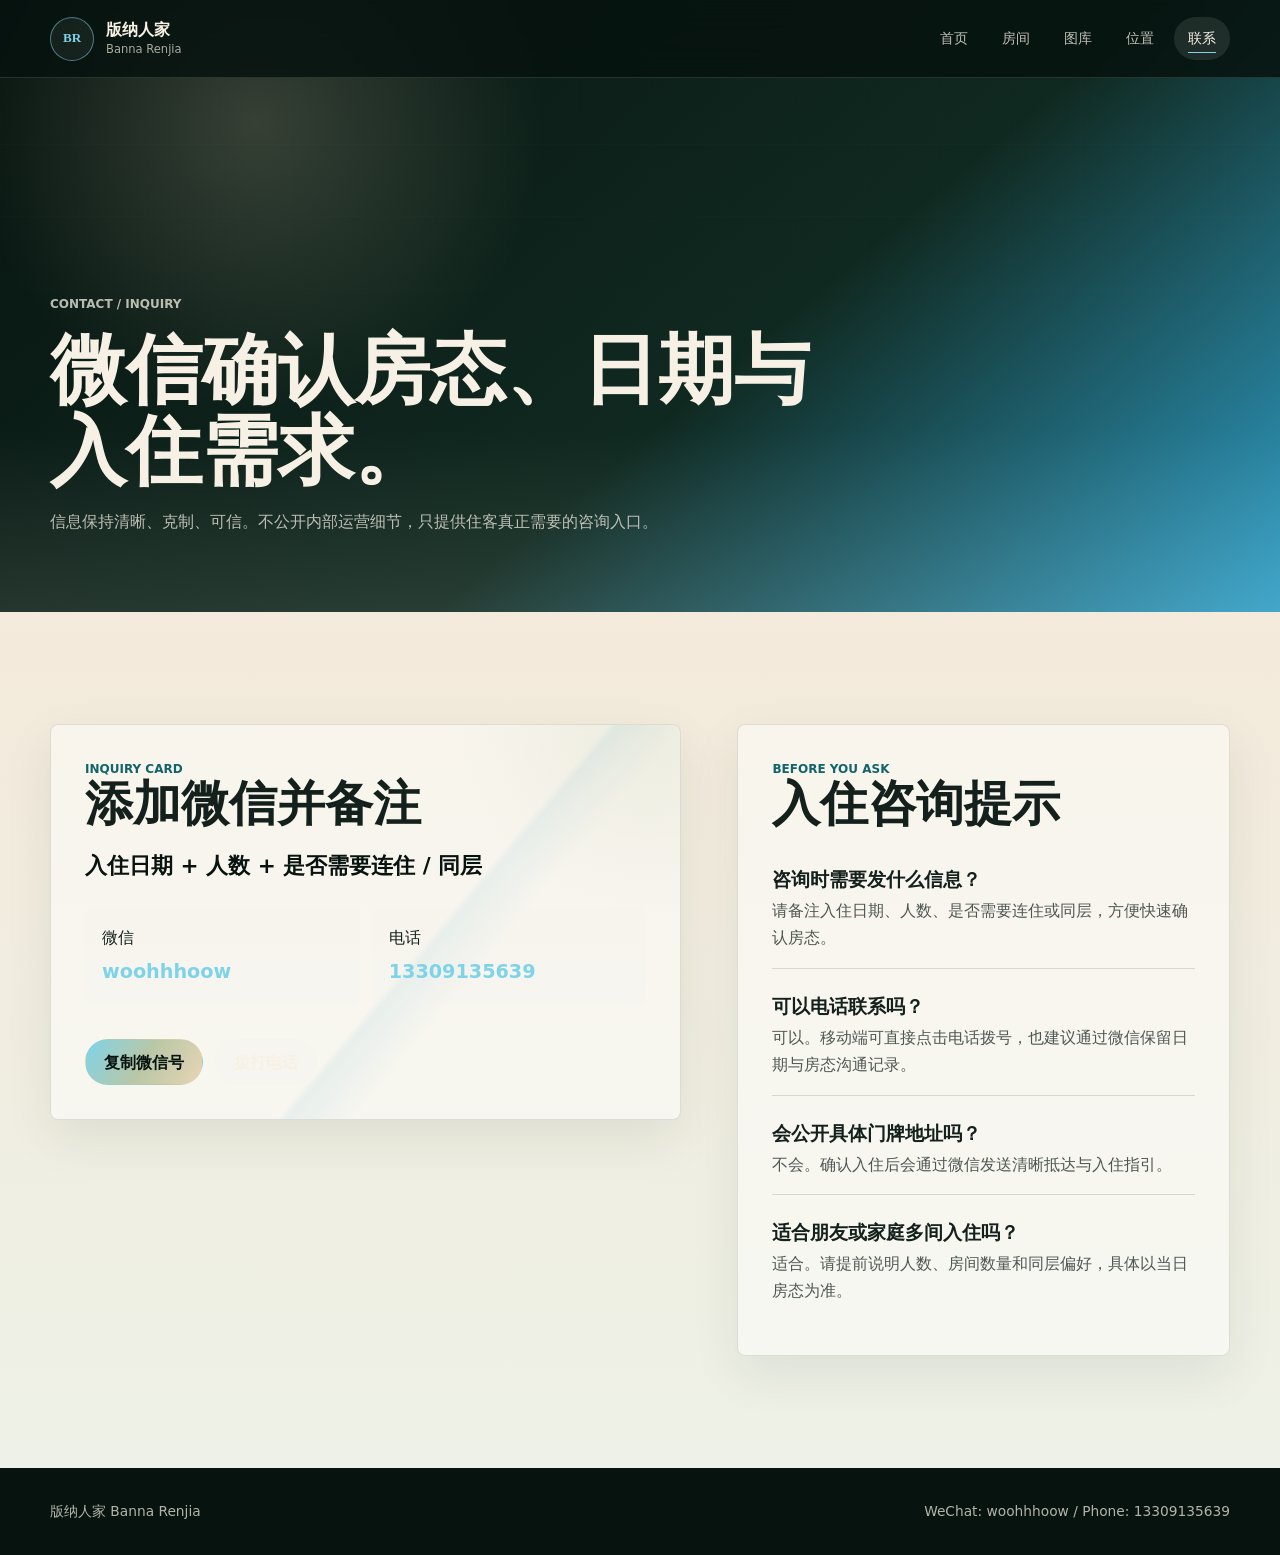
==== contact/index.html @ bea8bf46 "Rebuild Banna Renjia static site" ====
<!DOCTYPE html>
<html lang="zh-CN">
  <head>
    <meta charset="UTF-8" />
    <meta name="viewport" content="width=device-width, initial-scale=1.0" />
    <title>联系 | 版纳人家 Banna Renjia</title>
    <meta name="description" content="联系版纳人家 Banna Renjia，微信 woohhhoow，电话 13309135639，请备注入住日期、人数、是否需要连住或同层。" />
    <link rel="icon" type="image/svg+xml" href="../assets/icons/brand-mark.svg" />
    <link rel="stylesheet" href="../css/base.css" />
    <link rel="stylesheet" href="../css/layout.css" />
    <link rel="stylesheet" href="../css/components.css" />
    <link rel="stylesheet" href="../css/pages.css" />
    <link rel="stylesheet" href="../css/animations.css" />
    <link rel="stylesheet" href="../css/responsive.css" />
    <script src="../js/data.js" defer></script>
    <script src="../js/main.js" defer></script>
    <script src="../js/interactions.js" defer></script>
  </head>
  <body data-page="contact" data-root="../">
    <header class="site-header" data-header>
      <a class="brand-lockup" href="../index.html" aria-label="返回版纳人家首页">
        <span class="brand-mark">BR</span>
        <span>
          <strong>版纳人家</strong>
          <small>Banna Renjia</small>
        </span>
      </a>
      <button class="nav-toggle" type="button" data-nav-toggle aria-label="打开导航" aria-expanded="false">
        <span></span>
        <span></span>
      </button>
      <nav class="site-nav" aria-label="主导航">
        <a href="../index.html" data-nav-item="home">首页</a>
        <a href="../rooms/index.html" data-nav-item="rooms">房间</a>
        <a href="../gallery/index.html" data-nav-item="gallery">图库</a>
        <a href="../location/index.html" data-nav-item="location">位置</a>
        <a href="index.html" data-nav-item="contact">联系</a>
      </nav>
    </header>

    <main>
      <section class="page-hero contact-hero" data-hero>
        <div class="page-hero-copy reveal">
          <p class="eyebrow">Contact / Inquiry</p>
          <h1>微信确认房态、日期与入住需求。</h1>
          <p>信息保持清晰、克制、可信。不公开内部运营细节，只提供住客真正需要的咨询入口。</p>
        </div>
      </section>

      <section class="section contact-main">
        <div class="inquiry-card reveal">
          <p class="eyebrow">Inquiry Card</p>
          <h2>添加微信并备注</h2>
          <p class="prompt-line" data-inquiry-prompt></p>
          <div class="contact-grid">
            <div>
              <span>微信</span>
              <strong data-contact-wechat></strong>
            </div>
            <a href="tel:13309135639" data-contact-phone-link>
              <span>电话</span>
              <strong data-contact-phone></strong>
            </a>
          </div>
          <div class="hero-actions">
            <button class="btn btn-primary" type="button" data-copy-wechat>复制微信号</button>
            <a class="btn btn-soft" href="tel:13309135639" data-contact-phone-link>拨打电话</a>
          </div>
        </div>

        <div class="faq-panel reveal">
          <p class="eyebrow">Before You Ask</p>
          <h2>入住咨询提示</h2>
          <div class="faq-list" data-faq-list></div>
        </div>
      </section>
    </main>

    <button class="back-top" type="button" data-back-top aria-label="返回顶部">↑</button>
    <div class="toast" data-toast role="status" aria-live="polite"></div>

    <footer class="site-footer">
      <span>版纳人家 Banna Renjia</span>
      <span>WeChat: woohhhoow / Phone: 13309135639</span>
    </footer>
  </body>
</html>
---- css/base.css ----
:root {
  --forest-950: #07130f;
  --forest-900: #0a1c16;
  --forest-820: #102920;
  --forest-720: #1a3b2d;
  --moss-600: #5f7b55;
  --moss-300: #b9c7a6;
  --mist-100: #eef3e8;
  --rice-50: #f7f1e5;
  --sand-120: #e7d5b5;
  --wood-500: #7a5d3a;
  --river-500: #2f9fc8;
  --river-300: #7fd3e9;
  --peacock-700: #12636c;
  --ink: #13201b;
  --muted: #6c766f;
  --line: rgba(238, 243, 232, 0.18);
  --line-dark: rgba(19, 32, 27, 0.14);
  --shadow-soft: 0 20px 60px rgba(7, 19, 15, 0.22);
  --radius: 8px;
  --content: 1180px;
  --header-height: 78px;
}

* {
  box-sizing: border-box;
}

html {
  min-width: 320px;
  scroll-behavior: smooth;
}

body {
  margin: 0;
  color: var(--ink);
  background:
    radial-gradient(circle at 12% 8%, rgba(47, 159, 200, 0.12), transparent 28rem),
    linear-gradient(180deg, var(--rice-50), #f3eadb 42%, #edf2e8 100%);
  font-family:
    "Inter", "PingFang SC", "Microsoft YaHei", "Noto Sans SC", system-ui,
    -apple-system, BlinkMacSystemFont, sans-serif;
  line-height: 1.68;
  overflow-x: hidden;
}

body.nav-open,
body.lightbox-open,
body.modal-open {
  overflow: hidden;
}

img,
svg {
  display: block;
  max-width: 100%;
}

a {
  color: inherit;
  text-decoration: none;
}

button,
input,
textarea {
  font: inherit;
}

button {
  cursor: pointer;
}

h1,
h2,
h3,
p {
  margin: 0;
}

h1,
h2,
h3 {
  font-family:
    "Cormorant Garamond", "Noto Serif SC", "Songti SC", Georgia, serif;
  line-height: 1.06;
  font-weight: 600;
  letter-spacing: 0;
}

h1 {
  font-size: 4.75rem;
}

h2 {
  font-size: 3rem;
}

h3 {
  font-size: 1.55rem;
}

p {
  color: rgba(19, 32, 27, 0.74);
}

strong {
  font-weight: 700;
}

::selection {
  color: var(--rice-50);
  background: var(--peacock-700);
}

.eyebrow {
  color: var(--peacock-700);
  font-size: 0.75rem;
  font-weight: 700;
  letter-spacing: 0;
  text-transform: uppercase;
}

.section {
  position: relative;
  width: min(var(--content), calc(100% - 48px));
  margin: 0 auto;
  padding: 112px 0;
}

.section-heading {
  max-width: 780px;
  margin-bottom: 44px;
}

.section-heading h2 {
  margin-top: 14px;
}

.section-heading p:not(.eyebrow) {
  max-width: 660px;
  margin-top: 18px;
}

.section-action {
  display: flex;
  justify-content: center;
  margin-top: 34px;
}

.text-link {
  display: inline-flex;
  align-items: center;
  gap: 10px;
  margin-top: 22px;
  color: var(--peacock-700);
  font-weight: 700;
}

.text-link::after {
  content: "";
  width: 42px;
  height: 1px;
  background: currentColor;
  transform-origin: left center;
  transition: transform 180ms ease;
}

.text-link:hover::after {
  transform: scaleX(1.4);
}

.sr-only {
  position: absolute;
  width: 1px;
  height: 1px;
  padding: 0;
  margin: -1px;
  overflow: hidden;
  clip: rect(0, 0, 0, 0);
  white-space: nowrap;
  border: 0;
}
---- css/layout.css ----
.site-header {
  position: fixed;
  top: 0;
  left: 0;
  z-index: 50;
  display: flex;
  align-items: center;
  justify-content: space-between;
  width: 100%;
  height: var(--header-height);
  padding: 0 max(24px, calc((100vw - var(--content)) / 2));
  color: var(--rice-50);
  background: linear-gradient(180deg, rgba(7, 19, 15, 0.72), rgba(7, 19, 15, 0));
  border-bottom: 1px solid transparent;
  transition:
    background 220ms ease,
    border-color 220ms ease,
    backdrop-filter 220ms ease;
}

.site-header.scrolled,
body:not([data-page="home"]) .site-header {
  background: rgba(7, 19, 15, 0.84);
  border-color: rgba(238, 243, 232, 0.14);
  backdrop-filter: blur(18px);
}

.brand-lockup {
  display: inline-flex;
  align-items: center;
  gap: 12px;
  min-width: 0;
}

.brand-mark {
  display: grid;
  width: 44px;
  height: 44px;
  place-items: center;
  color: var(--river-300);
  border: 1px solid rgba(127, 211, 233, 0.52);
  border-radius: 50%;
  background: rgba(238, 243, 232, 0.06);
  font-family: Georgia, serif;
  font-size: 0.82rem;
  font-weight: 700;
}

.brand-lockup strong,
.brand-lockup small {
  display: block;
  line-height: 1.1;
}

.brand-lockup strong {
  font-size: 1rem;
}

.brand-lockup small {
  margin-top: 4px;
  color: rgba(247, 241, 229, 0.68);
  font-size: 0.72rem;
}

.site-nav {
  display: inline-flex;
  align-items: center;
  gap: 6px;
}

.site-nav a {
  position: relative;
  padding: 10px 14px;
  color: rgba(247, 241, 229, 0.78);
  font-size: 0.88rem;
  border-radius: 999px;
  transition:
    color 180ms ease,
    background 180ms ease;
}

.site-nav a:hover,
.site-nav a.active {
  color: var(--rice-50);
  background: rgba(238, 243, 232, 0.1);
}

.site-nav a.active::after {
  content: "";
  position: absolute;
  right: 14px;
  bottom: 7px;
  left: 14px;
  height: 1px;
  background: var(--river-300);
}

.nav-toggle {
  display: none;
  width: 44px;
  height: 44px;
  padding: 0;
  border: 1px solid rgba(238, 243, 232, 0.24);
  border-radius: 50%;
  color: var(--rice-50);
  background: rgba(238, 243, 232, 0.08);
}

.nav-toggle span {
  display: block;
  width: 18px;
  height: 1px;
  margin: 6px auto;
  background: currentColor;
  transition:
    transform 180ms ease,
    opacity 180ms ease;
}

.nav-toggle[aria-expanded="true"] span:first-child {
  transform: translateY(3.5px) rotate(42deg);
}

.nav-toggle[aria-expanded="true"] span:last-child {
  transform: translateY(-3.5px) rotate(-42deg);
}

.jungle-hero,
.page-hero {
  position: relative;
  display: grid;
  min-height: 100svh;
  overflow: hidden;
  color: var(--rice-50);
  background:
    radial-gradient(circle at 72% 28%, rgba(127, 211, 233, 0.22), transparent 18rem),
    radial-gradient(circle at 16% 20%, rgba(185, 199, 166, 0.18), transparent 22rem),
    linear-gradient(140deg, #07130f 0%, #10251d 45%, #14382d 100%);
}

.jungle-hero {
  grid-template-columns: minmax(0, 1.15fr) minmax(300px, 0.68fr);
  align-items: end;
  gap: 42px;
  padding: 150px max(24px, calc((100vw - var(--content)) / 2)) 76px;
}

.jungle-hero::before,
.page-hero::before {
  content: "";
  position: absolute;
  inset: 0;
  pointer-events: none;
  opacity: 0.26;
  background-image:
    linear-gradient(rgba(247, 241, 229, 0.08) 1px, transparent 1px),
    linear-gradient(90deg, rgba(247, 241, 229, 0.05) 1px, transparent 1px);
  background-size: 72px 72px;
  mask-image: linear-gradient(180deg, rgba(0, 0, 0, 0.8), transparent 82%);
}

.jungle-hero::after,
.page-hero::after {
  content: "";
  position: absolute;
  inset: auto 0 0;
  height: 30%;
  background: linear-gradient(180deg, transparent, rgba(247, 241, 229, 0.1));
  pointer-events: none;
}

.hero-copy,
.hero-stay-card,
.page-hero-copy,
.page-hero-panel {
  position: relative;
  z-index: 3;
}

.hero-copy {
  max-width: 830px;
}

.hero-copy h1 {
  margin-top: 18px;
}

.hero-copy h1 span {
  display: block;
}

.hero-subtitle {
  max-width: 610px;
  margin-top: 22px;
  color: rgba(247, 241, 229, 0.78);
  font-size: 1.18rem;
}

.hero-meta {
  display: flex;
  flex-wrap: wrap;
  gap: 10px;
  margin-top: 28px;
}

.hero-meta span {
  padding: 8px 12px;
  color: rgba(247, 241, 229, 0.82);
  border: 1px solid rgba(238, 243, 232, 0.18);
  border-radius: 999px;
  background: rgba(238, 243, 232, 0.07);
  font-size: 0.86rem;
}

.hero-actions {
  display: flex;
  flex-wrap: wrap;
  gap: 12px;
  margin-top: 34px;
}

.hero-stay-card,
.page-hero-panel {
  align-self: center;
  padding: 26px;
  border: 1px solid rgba(238, 243, 232, 0.18);
  border-radius: var(--radius);
  background: rgba(7, 19, 15, 0.36);
  box-shadow: var(--shadow-soft);
  backdrop-filter: blur(18px);
}

.hero-stay-card h2 {
  margin: 18px 0 16px;
  font-size: 1.85rem;
}

.hero-stay-card p,
.page-hero p,
.hero-stay-card small {
  color: rgba(247, 241, 229, 0.74);
}

.card-index {
  color: var(--river-300);
  font-size: 0.75rem;
  font-weight: 700;
}

.hero-atmosphere,
.river-thread,
.mountain-haze {
  position: absolute;
  inset: 0;
  pointer-events: none;
}

.river-thread {
  z-index: 1;
  width: 100%;
  height: 100%;
  opacity: 0.9;
  transform: translate3d(
    calc(var(--mx, 0) * -14px),
    calc(var(--my, 0) * -10px),
    0
  );
}

.river-thread path {
  fill: none;
  stroke: var(--river-300);
  stroke-width: 2;
  stroke-linecap: round;
  stroke-dasharray: 9 18;
  filter: drop-shadow(0 0 12px rgba(127, 211, 233, 0.32));
}

.mountain-haze {
  z-index: 1;
  top: auto;
  height: 42%;
  background:
    linear-gradient(135deg, transparent 40%, rgba(238, 243, 232, 0.08) 40% 42%, transparent 42%),
    linear-gradient(22deg, transparent 50%, rgba(238, 243, 232, 0.1) 50% 52%, transparent 52%),
    linear-gradient(180deg, transparent, rgba(7, 19, 15, 0.38));
  opacity: 0.7;
}

.page-hero {
  min-height: 68svh;
  align-items: end;
  padding: 150px max(24px, calc((100vw - var(--content)) / 2)) 76px;
}

.page-hero-copy {
  max-width: 760px;
}

.page-hero-copy h1 {
  margin: 16px 0 18px;
}

.page-hero-panel {
  position: absolute;
  right: max(24px, calc((100vw - var(--content)) / 2));
  bottom: 76px;
  width: min(330px, calc(100% - 48px));
}

.page-hero-panel span,
.page-hero-panel small,
.page-hero-panel strong {
  display: block;
}

.page-hero-panel strong {
  margin: 8px 0;
  color: var(--river-300);
  font-size: 2rem;
  line-height: 1.1;
}

.split-section {
  display: grid;
  grid-template-columns: minmax(0, 0.9fr) minmax(0, 1fr);
  gap: 72px;
  align-items: start;
}

.split-copy {
  padding-top: 42px;
}

.text-chips {
  display: flex;
  flex-wrap: wrap;
  gap: 10px;
  margin-top: 24px;
}

.text-chips span {
  padding: 8px 12px;
  border: 1px solid var(--line-dark);
  border-radius: 999px;
  background: rgba(255, 255, 255, 0.36);
  color: var(--forest-720);
  font-size: 0.84rem;
}

.river-preview,
.location-main,
.contact-main {
  display: grid;
  grid-template-columns: minmax(0, 1fr) minmax(320px, 0.78fr);
  gap: 56px;
  align-items: center;
}

.preview-copy h2,
.location-details h2 {
  margin: 14px 0 18px;
}

.site-footer {
  display: flex;
  justify-content: space-between;
  gap: 24px;
  padding: 32px max(24px, calc((100vw - var(--content)) / 2));
  color: rgba(247, 241, 229, 0.72);
  background: var(--forest-950);
  font-size: 0.86rem;
}
---- css/components.css ----
.btn {
  position: relative;
  display: inline-flex;
  align-items: center;
  justify-content: center;
  min-height: 46px;
  padding: 12px 18px;
  overflow: hidden;
  border: 1px solid transparent;
  border-radius: 999px;
  font-weight: 700;
  line-height: 1.1;
  transition:
    transform 180ms ease,
    box-shadow 180ms ease,
    background 180ms ease,
    border-color 180ms ease;
}

.btn:hover {
  transform: translateY(-2px);
}

.btn-primary {
  color: var(--forest-950);
  background: linear-gradient(120deg, var(--river-300), var(--moss-300), var(--sand-120));
  box-shadow: 0 0 0 rgba(127, 211, 233, 0);
}

.btn-primary:hover {
  box-shadow: 0 0 28px rgba(127, 211, 233, 0.28);
}

.btn-soft {
  color: var(--rice-50);
  border-color: rgba(238, 243, 232, 0.22);
  background: rgba(238, 243, 232, 0.08);
}

.btn-soft:hover {
  border-color: rgba(127, 211, 233, 0.48);
  box-shadow: 0 0 24px rgba(127, 211, 233, 0.14);
}

.room-feature-grid,
.room-list,
.experience-grid {
  display: grid;
  grid-template-columns: repeat(3, minmax(0, 1fr));
  gap: 18px;
}

.room-card,
.experience-card,
.location-card,
.booking-card,
.inquiry-card,
.faq-panel {
  position: relative;
  overflow: hidden;
  border: 1px solid rgba(19, 32, 27, 0.12);
  border-radius: var(--radius);
  background: rgba(255, 255, 255, 0.48);
  box-shadow: 0 18px 50px rgba(19, 32, 27, 0.08);
}

.room-card {
  display: grid;
  min-height: 100%;
}

.visual-placeholder,
.media-image {
  position: relative;
  display: grid;
  min-height: 250px;
  aspect-ratio: 4 / 3;
  overflow: hidden;
  isolation: isolate;
  background:
    radial-gradient(circle at 70% 20%, rgba(127, 211, 233, 0.28), transparent 24%),
    linear-gradient(135deg, #0b2119, #22513d 54%, #e1c691);
}

.visual-placeholder::before {
  content: "";
  position: absolute;
  inset: 0;
  background:
    radial-gradient(ellipse at 18% 20%, rgba(185, 199, 166, 0.28), transparent 28%),
    linear-gradient(118deg, transparent 22%, rgba(127, 211, 233, 0.28) 23%, transparent 30%),
    repeating-linear-gradient(95deg, rgba(247, 241, 229, 0.08) 0 1px, transparent 1px 18px);
  mix-blend-mode: screen;
}

.visual-placeholder::after {
  content: "";
  position: absolute;
  inset: auto -10% -16% -10%;
  height: 52%;
  background:
    radial-gradient(ellipse at 20% 80%, rgba(7, 19, 15, 0.88), transparent 55%),
    radial-gradient(ellipse at 44% 80%, rgba(10, 28, 22, 0.86), transparent 50%),
    radial-gradient(ellipse at 72% 78%, rgba(18, 99, 108, 0.62), transparent 55%);
}

.visual-placeholder[data-visual="river"] {
  background:
    linear-gradient(110deg, #0b1b19, #15433d 48%, #2f9fc8 49% 52%, #e7d5b5 100%);
}

.visual-placeholder[data-visual="mountain"] {
  background:
    linear-gradient(135deg, #07130f, #1a3b2d 52%, #7a5d3a 100%);
}

.visual-placeholder[data-visual="family"] {
  background:
    radial-gradient(circle at 20% 15%, rgba(231, 213, 181, 0.32), transparent 26%),
    linear-gradient(135deg, #0a1c16, #5f7b55 54%, #12636c);
}

.visual-placeholder[data-visual="mist"] {
  background:
    radial-gradient(circle at 78% 24%, rgba(238, 243, 232, 0.34), transparent 22%),
    linear-gradient(135deg, #0d211a, #35513f 54%, #b9c7a6);
}

.visual-placeholder span {
  position: absolute;
  right: 18px;
  bottom: 16px;
  z-index: 2;
  color: rgba(247, 241, 229, 0.84);
  font-size: 0.78rem;
  font-weight: 700;
}

.media-image img {
  width: 100%;
  height: 100%;
  object-fit: cover;
  transition: transform 500ms ease;
}

.room-card:hover .media-image img,
.room-card:hover .visual-placeholder,
.gallery-piece:hover .media-image img,
.gallery-piece:hover .visual-placeholder {
  transform: scale(1.04);
}

.room-card-body,
.experience-card,
.location-card,
.booking-card,
.inquiry-card,
.faq-panel {
  padding: 24px;
}

.room-card-body {
  display: grid;
  gap: 16px;
}

.room-card h3 {
  font-size: 1.5rem;
}

.room-number {
  color: var(--peacock-700);
  font-size: 0.78rem;
  font-weight: 700;
}

.room-meta {
  display: grid;
  grid-template-columns: repeat(3, minmax(0, 1fr));
  gap: 8px;
}

.room-meta div {
  padding: 10px;
  border: 1px solid var(--line-dark);
  border-radius: var(--radius);
  background: rgba(238, 243, 232, 0.58);
}

.room-meta dt {
  color: var(--muted);
  font-size: 0.72rem;
}

.room-meta dd {
  margin: 3px 0 0;
  color: var(--forest-900);
  font-size: 0.82rem;
  font-weight: 700;
}

.tag-row {
  display: flex;
  flex-wrap: wrap;
  gap: 8px;
}

.tag-row span {
  padding: 6px 10px;
  color: var(--forest-720);
  border: 1px solid rgba(95, 123, 85, 0.28);
  border-radius: 999px;
  background: rgba(185, 199, 166, 0.18);
  font-size: 0.75rem;
}

.room-card-actions {
  display: flex;
  justify-content: space-between;
  gap: 12px;
  align-items: center;
}

.link-button {
  padding: 0;
  color: var(--peacock-700);
  border: 0;
  background: transparent;
  font-weight: 800;
}

.experience-card {
  min-height: 210px;
}

.line-icon {
  display: grid;
  width: 48px;
  height: 48px;
  place-items: center;
  margin-bottom: 22px;
  color: var(--river-500);
  border: 1px solid rgba(47, 159, 200, 0.28);
  border-radius: 50%;
  background: rgba(47, 159, 200, 0.08);
}

.line-icon svg {
  width: 24px;
  height: 24px;
}

.experience-card h3 {
  margin-bottom: 10px;
}

.abstract-map,
.location-visual {
  position: relative;
  min-height: 440px;
  overflow: hidden;
  border-radius: var(--radius);
  background:
    radial-gradient(circle at 75% 18%, rgba(127, 211, 233, 0.22), transparent 22rem),
    linear-gradient(140deg, var(--forest-950), var(--forest-720));
  box-shadow: var(--shadow-soft);
}

.abstract-map svg,
.location-visual svg {
  position: absolute;
  inset: 0;
  width: 100%;
  height: 100%;
}

.map-water,
.water-line {
  fill: none;
  stroke: var(--river-300);
  stroke-width: 4;
  stroke-linecap: round;
  stroke-dasharray: 12 20;
  filter: drop-shadow(0 0 18px rgba(127, 211, 233, 0.42));
}

.water-line.soft {
  stroke-width: 2;
  opacity: 0.56;
}

.map-route,
.route-line {
  fill: none;
  stroke: var(--sand-120);
  stroke-width: 2;
  stroke-dasharray: 5 12;
  opacity: 0.72;
}

.terrain {
  fill: rgba(238, 243, 232, 0.1);
  stroke: rgba(238, 243, 232, 0.18);
}

.terrain-back {
  transform: translateY(28px);
}

.map-ridge {
  position: absolute;
  right: -10%;
  bottom: 0;
  left: -10%;
  height: 42%;
  clip-path: polygon(0 80%, 15% 30%, 28% 58%, 44% 18%, 59% 60%, 74% 34%, 100% 86%, 100% 100%, 0 100%);
  background: rgba(238, 243, 232, 0.1);
}

.ridge-b {
  height: 34%;
  background: rgba(7, 19, 15, 0.36);
}

.map-pin,
.map-dot {
  position: absolute;
  z-index: 2;
  display: inline-flex;
  align-items: center;
  gap: 8px;
  color: var(--rice-50);
  font-size: 0.78rem;
  font-weight: 700;
}

.map-pin::before,
.map-dot::before {
  content: "";
  width: 12px;
  height: 12px;
  border: 2px solid var(--river-300);
  border-radius: 50%;
  background: var(--forest-950);
  box-shadow: 0 0 0 10px rgba(127, 211, 233, 0.1);
}

.pin-jinghong {
  left: 23%;
  top: 58%;
}

.pin-stay {
  right: 22%;
  top: 38%;
}

.gallery-masonry {
  columns: 3 260px;
  column-gap: 18px;
}

.gallery-masonry.compact {
  columns: 3 300px;
}

.gallery-piece {
  position: relative;
  display: block;
  width: 100%;
  min-height: 260px;
  margin: 0 0 18px;
  padding: 0;
  overflow: hidden;
  break-inside: avoid;
  color: var(--rice-50);
  border: 0;
  border-radius: var(--radius);
  background: var(--forest-900);
  text-align: left;
}

.gallery-piece.tall {
  min-height: 430px;
}

.gallery-piece.wide {
  min-height: 310px;
}

.gallery-piece .visual-placeholder,
.gallery-piece .media-image {
  width: 100%;
  min-height: inherit;
  aspect-ratio: auto;
  transition:
    transform 500ms ease,
    filter 300ms ease;
}

.gallery-piece-caption {
  position: absolute;
  right: 0;
  bottom: 0;
  left: 0;
  z-index: 3;
  padding: 56px 18px 18px;
  background: linear-gradient(180deg, transparent, rgba(7, 19, 15, 0.88));
  transform: translateY(18px);
  opacity: 0;
  transition:
    opacity 220ms ease,
    transform 220ms ease;
}

.gallery-piece:hover .gallery-piece-caption,
.gallery-piece:focus-visible .gallery-piece-caption {
  transform: translateY(0);
  opacity: 1;
}

.gallery-piece-caption strong,
.gallery-piece-caption small {
  display: block;
}

.gallery-piece-caption small {
  margin-top: 5px;
  color: rgba(247, 241, 229, 0.72);
}

.filter-bar {
  display: flex;
  flex-wrap: wrap;
  gap: 10px;
  margin-bottom: 28px;
}

.filter-bar button {
  padding: 9px 14px;
  color: var(--forest-720);
  border: 1px solid var(--line-dark);
  border-radius: 999px;
  background: rgba(255, 255, 255, 0.42);
  font-weight: 700;
}

.filter-bar button.active {
  color: var(--rice-50);
  border-color: var(--peacock-700);
  background: var(--peacock-700);
}

.booking-band {
  width: min(var(--content), calc(100% - 48px));
  margin: 0 auto 120px;
}

.booking-band.slim {
  margin-top: 30px;
}

.booking-card {
  padding: 36px;
  color: var(--rice-50);
  border-color: rgba(127, 211, 233, 0.22);
  background:
    linear-gradient(90deg, rgba(127, 211, 233, 0.12), transparent 44%),
    linear-gradient(135deg, var(--forest-950), var(--forest-720));
}

.booking-card::before {
  content: "";
  position: absolute;
  inset: 0;
  border-radius: inherit;
  padding: 1px;
  background: linear-gradient(120deg, transparent, var(--river-300), var(--sand-120), transparent);
  mask:
    linear-gradient(#000 0 0) content-box,
    linear-gradient(#000 0 0);
  mask-composite: exclude;
  animation: flowBorder 6s linear infinite;
  pointer-events: none;
}

.booking-card h2,
.booking-card p {
  color: var(--rice-50);
}

.booking-card p {
  margin-top: 14px;
}

.contact-lines,
.contact-grid {
  display: grid;
  grid-template-columns: repeat(2, minmax(0, 1fr));
  gap: 12px;
  margin-top: 24px;
}

.contact-lines span,
.contact-lines a,
.contact-grid div,
.contact-grid a {
  display: grid;
  gap: 4px;
  padding: 16px;
  border: 1px solid rgba(238, 243, 232, 0.16);
  border-radius: var(--radius);
  background: rgba(238, 243, 232, 0.08);
}

.contact-lines strong,
.contact-grid strong {
  color: var(--river-300);
  font-size: 1.2rem;
}

.stat-strip {
  display: grid;
  grid-template-columns: repeat(3, minmax(0, 1fr));
  gap: 12px;
  margin-bottom: 26px;
}

.stat-strip span {
  padding: 18px;
  border: 1px solid var(--line-dark);
  border-radius: var(--radius);
  background: rgba(255, 255, 255, 0.42);
}

.stat-strip strong {
  display: block;
  color: var(--peacock-700);
  font-size: 1.5rem;
}

.room-modal {
  width: min(880px, calc(100% - 32px));
  padding: 0;
  color: var(--ink);
  border: 0;
  border-radius: var(--radius);
  background: var(--rice-50);
  box-shadow: var(--shadow-soft);
}

.room-modal::backdrop {
  background: rgba(7, 19, 15, 0.72);
  backdrop-filter: blur(8px);
}

.modal-close,
.lightbox-close,
.lightbox-step,
.back-top {
  display: grid;
  place-items: center;
  width: 44px;
  height: 44px;
  padding: 0;
  color: var(--rice-50);
  border: 1px solid rgba(238, 243, 232, 0.24);
  border-radius: 50%;
  background: rgba(7, 19, 15, 0.66);
}

.modal-close {
  position: absolute;
  top: 14px;
  right: 14px;
  z-index: 2;
}

.modal-content {
  display: grid;
  grid-template-columns: minmax(0, 0.95fr) minmax(0, 1fr);
  gap: 0;
}

.modal-copy {
  padding: 34px;
}

.modal-copy h2 {
  margin: 8px 0 16px;
  color: var(--forest-900);
  font-size: 2.25rem;
}

.modal-copy ul {
  padding-left: 20px;
  color: rgba(19, 32, 27, 0.78);
}

.lightbox {
  position: fixed;
  inset: 0;
  z-index: 80;
  display: grid;
  place-items: center;
  padding: 78px 24px 34px;
  visibility: hidden;
  opacity: 0;
  background:
    radial-gradient(circle at 25% 15%, rgba(47, 159, 200, 0.18), transparent 25rem),
    rgba(7, 19, 15, 0.88);
  transition:
    opacity 180ms ease,
    visibility 180ms ease;
}

.lightbox.open {
  visibility: visible;
  opacity: 1;
}

.lightbox figure {
  width: min(940px, 100%);
  margin: 0;
  color: var(--rice-50);
}

.lightbox [data-lightbox-media] {
  overflow: hidden;
  border-radius: var(--radius);
  background: var(--forest-900);
}

.lightbox [data-lightbox-media] .visual-placeholder,
.lightbox [data-lightbox-media] .media-image {
  min-height: 62svh;
  aspect-ratio: 16 / 10;
}

.lightbox figcaption {
  margin-top: 14px;
  color: rgba(247, 241, 229, 0.82);
}

.lightbox-close {
  position: absolute;
  top: 18px;
  right: 18px;
}

.lightbox-step {
  position: absolute;
  top: 50%;
  transform: translateY(-50%);
  font-size: 1.8rem;
}

.lightbox-prev {
  left: 18px;
}

.lightbox-next {
  right: 18px;
}

.back-top {
  position: fixed;
  right: 18px;
  bottom: 18px;
  z-index: 40;
  visibility: hidden;
  opacity: 0;
  transform: translateY(12px);
  transition:
    opacity 180ms ease,
    transform 180ms ease,
    visibility 180ms ease;
}

.back-top.visible {
  visibility: visible;
  opacity: 1;
  transform: translateY(0);
}

.toast {
  position: fixed;
  right: 18px;
  bottom: 76px;
  z-index: 90;
  max-width: min(330px, calc(100% - 36px));
  padding: 12px 14px;
  color: var(--forest-950);
  border-radius: var(--radius);
  background: var(--river-300);
  box-shadow: var(--shadow-soft);
  transform: translateY(16px);
  visibility: hidden;
  opacity: 0;
  transition:
    opacity 180ms ease,
    transform 180ms ease,
    visibility 180ms ease;
}

.toast.show {
  visibility: visible;
  opacity: 1;
  transform: translateY(0);
}
---- css/pages.css ----
.feature-section::before,
.experience-preview::before,
.gallery-page-section::before {
  content: "";
  position: absolute;
  inset: 50px auto auto 50%;
  width: min(520px, 70vw);
  height: 160px;
  pointer-events: none;
  background: radial-gradient(ellipse, rgba(47, 159, 200, 0.12), transparent 68%);
  transform: translateX(-50%);
}

.room-hero {
  background:
    radial-gradient(circle at 78% 24%, rgba(127, 211, 233, 0.24), transparent 18rem),
    linear-gradient(135deg, #07130f, #163629 52%, #5f7b55);
}

.gallery-hero {
  background:
    radial-gradient(circle at 30% 16%, rgba(231, 213, 181, 0.16), transparent 18rem),
    linear-gradient(135deg, #06110d, #0f2920 48%, #12636c);
}

.location-hero {
  background:
    radial-gradient(circle at 78% 22%, rgba(127, 211, 233, 0.24), transparent 18rem),
    linear-gradient(140deg, #07130f, #17382c 46%, #7a5d3a);
}

.contact-hero {
  background:
    radial-gradient(circle at 20% 20%, rgba(231, 213, 181, 0.2), transparent 18rem),
    linear-gradient(140deg, #07130f, #102920 58%, #2f9fc8);
}

.rooms-overview {
  padding-top: 86px;
}

.room-list {
  grid-template-columns: repeat(2, minmax(0, 1fr));
}

.room-list .room-card:first-child {
  grid-column: span 2;
  grid-template-columns: 1fr 0.85fr;
}

.room-list .room-card:first-child .visual-placeholder,
.room-list .room-card:first-child .media-image {
  min-height: 100%;
  aspect-ratio: auto;
}

.gallery-page-section {
  width: min(1240px, calc(100% - 48px));
}

.location-main {
  align-items: stretch;
}

.location-visual {
  min-height: 560px;
}

.dot-city {
  left: 21%;
  top: 64%;
}

.dot-river {
  left: 48%;
  top: 44%;
}

.dot-stay {
  right: 15%;
  top: 33%;
}

.location-list {
  display: grid;
  gap: 12px;
  margin-top: 28px;
}

.location-point {
  padding: 16px;
  border: 1px solid var(--line-dark);
  border-radius: var(--radius);
  background: rgba(255, 255, 255, 0.42);
}

.location-point strong {
  display: block;
  margin-bottom: 6px;
  color: var(--forest-900);
}

.river-preview.inverted {
  grid-template-columns: minmax(300px, 0.78fr) minmax(0, 1fr);
  align-items: stretch;
}

.mini-timeline {
  display: grid;
  gap: 14px;
}

.timeline-item {
  position: relative;
  padding: 18px 18px 18px 44px;
  border: 1px solid var(--line-dark);
  border-radius: var(--radius);
  background: rgba(255, 255, 255, 0.4);
}

.timeline-item::before {
  content: "";
  position: absolute;
  top: 23px;
  left: 18px;
  width: 12px;
  height: 12px;
  border-radius: 50%;
  background: var(--river-500);
  box-shadow: 0 0 0 8px rgba(47, 159, 200, 0.12);
}

.contact-main {
  align-items: start;
}

.inquiry-card,
.faq-panel {
  padding: 34px;
}

.prompt-line {
  margin: 18px 0 8px;
  color: var(--forest-950);
  font-size: 1.35rem;
  font-weight: 800;
}

.faq-list {
  display: grid;
  gap: 12px;
  margin-top: 24px;
}

.faq-item {
  padding: 16px 0;
  border-bottom: 1px solid var(--line-dark);
}

.faq-item:last-child {
  border-bottom: 0;
}

.faq-item h3 {
  margin-bottom: 8px;
  font-size: 1.18rem;
}

.leaf {
  position: absolute;
  z-index: 2;
  width: 180px;
  height: 360px;
  opacity: 0.24;
  background:
    radial-gradient(ellipse at 50% 8%, transparent 16%, rgba(185, 199, 166, 0.72) 17%, transparent 18%),
    linear-gradient(90deg, transparent 48%, rgba(238, 243, 232, 0.45) 49% 51%, transparent 52%),
    radial-gradient(ellipse at 50% 50%, rgba(185, 199, 166, 0.44), transparent 70%);
  border-radius: 60% 40% 70% 30%;
  filter: blur(0.2px);
}

.leaf-left {
  left: -40px;
  top: 150px;
  transform: rotate(-28deg) translate3d(calc(var(--mx, 0) * 16px), calc(var(--my, 0) * 12px), 0);
}

.leaf-right {
  right: 2%;
  top: 95px;
  transform: rotate(24deg) translate3d(calc(var(--mx, 0) * -18px), calc(var(--my, 0) * -10px), 0);
}

.leaf-low {
  right: 23%;
  bottom: -130px;
  width: 210px;
  opacity: 0.18;
  transform: rotate(8deg);
}

.mist-layer {
  position: absolute;
  z-index: 2;
  left: -15%;
  width: 130%;
  height: 150px;
  opacity: 0.24;
  background: radial-gradient(ellipse, rgba(238, 243, 232, 0.5), transparent 68%);
  filter: blur(18px);
}

.mist-one {
  top: 24%;
}

.mist-two {
  bottom: 14%;
}

.sun-glow {
  position: absolute;
  z-index: 1;
  top: 20%;
  right: 18%;
  width: 280px;
  height: 280px;
  border-radius: 50%;
  background: radial-gradient(circle, rgba(231, 213, 181, 0.22), transparent 65%);
  transform: translate3d(calc(var(--mx, 0) * -20px), calc(var(--my, 0) * -16px), 0);
}

.room-card::before,
.experience-card::before,
.inquiry-card::before {
  content: "";
  position: absolute;
  inset: 0;
  pointer-events: none;
  background:
    linear-gradient(130deg, transparent 0 58%, rgba(47, 159, 200, 0.08) 59%, transparent 66%),
    radial-gradient(circle at 95% 0%, rgba(185, 199, 166, 0.18), transparent 12rem);
}

.room-card > *,
.experience-card > *,
.inquiry-card > * {
  position: relative;
  z-index: 1;
}
---- css/animations.css ----
.reveal {
  opacity: 0;
  transform: translateY(24px);
  transition:
    opacity 620ms ease,
    transform 620ms ease;
}

.reveal.visible {
  opacity: 1;
  transform: translateY(0);
}

.hero-copy .eyebrow,
.hero-copy h1,
.hero-copy .hero-subtitle,
.hero-copy .hero-meta,
.hero-copy .hero-actions {
  opacity: 0;
  transform: translateY(18px);
  animation: titleRise 700ms ease forwards;
}

.hero-copy h1 {
  animation-delay: 120ms;
}

.hero-copy .hero-subtitle {
  animation-delay: 240ms;
}

.hero-copy .hero-meta {
  animation-delay: 360ms;
}

.hero-copy .hero-actions {
  animation-delay: 480ms;
}

.mist-one {
  animation: mistDrift 18s ease-in-out infinite alternate;
}

.mist-two {
  animation: mistDrift 24s ease-in-out infinite alternate-reverse;
}

.leaf-left,
.leaf-right,
.leaf-low {
  animation: leafFloat 9s ease-in-out infinite alternate;
}

.leaf-right {
  animation-duration: 12s;
}

.leaf-low {
  animation-duration: 14s;
}

.river-thread path,
.map-water,
.water-line {
  animation: riverFlow 9s linear infinite;
}

.map-pin::before,
.map-dot::before {
  animation: pinBreathe 2.8s ease-in-out infinite;
}

@keyframes titleRise {
  to {
    opacity: 1;
    transform: translateY(0);
  }
}

@keyframes mistDrift {
  from {
    transform: translateX(-4%);
  }
  to {
    transform: translateX(7%);
  }
}

@keyframes leafFloat {
  from {
    margin-top: -10px;
  }
  to {
    margin-top: 10px;
  }
}

@keyframes riverFlow {
  to {
    stroke-dashoffset: -120;
  }
}

@keyframes pinBreathe {
  0%,
  100% {
    box-shadow: 0 0 0 8px rgba(127, 211, 233, 0.1);
  }
  50% {
    box-shadow: 0 0 0 16px rgba(127, 211, 233, 0.02);
  }
}

@keyframes flowBorder {
  to {
    filter: hue-rotate(20deg);
  }
}

@media (prefers-reduced-motion: reduce) {
  *,
  *::before,
  *::after {
    scroll-behavior: auto !important;
    animation-duration: 0.001ms !important;
    animation-iteration-count: 1 !important;
    transition-duration: 0.001ms !important;
  }
}
---- css/responsive.css ----
@media (max-width: 1080px) {
  h1 {
    font-size: 3.9rem;
  }

  h2 {
    font-size: 2.5rem;
  }

  .jungle-hero,
  .split-section,
  .river-preview,
  .location-main,
  .contact-main {
    grid-template-columns: 1fr;
  }

  .hero-stay-card,
  .page-hero-panel {
    width: min(520px, 100%);
  }

  .page-hero-panel {
    position: relative;
    right: auto;
    bottom: auto;
    margin-top: 28px;
  }

  .room-feature-grid,
  .experience-grid {
    grid-template-columns: repeat(2, minmax(0, 1fr));
  }
}

@media (max-width: 820px) {
  :root {
    --header-height: 68px;
  }

  h1 {
    font-size: 3.05rem;
  }

  h2 {
    font-size: 2.1rem;
  }

  .site-header {
    padding: 0 18px;
  }

  .nav-toggle {
    display: grid;
    place-items: center;
  }

  .site-nav {
    position: fixed;
    top: var(--header-height);
    right: 12px;
    left: 12px;
    display: grid;
    gap: 4px;
    padding: 14px;
    visibility: hidden;
    opacity: 0;
    transform: translateY(-10px);
    border: 1px solid rgba(238, 243, 232, 0.16);
    border-radius: var(--radius);
    background: rgba(7, 19, 15, 0.96);
    box-shadow: var(--shadow-soft);
    transition:
      opacity 180ms ease,
      transform 180ms ease,
      visibility 180ms ease;
  }

  .site-nav.open {
    visibility: visible;
    opacity: 1;
    transform: translateY(0);
  }

  .site-nav a {
    padding: 13px 14px;
    border-radius: var(--radius);
  }

  .jungle-hero,
  .page-hero {
    min-height: auto;
    padding: 116px 18px 58px;
  }

  .hero-subtitle {
    font-size: 1rem;
  }

  .section {
    width: min(100% - 36px, var(--content));
    padding: 78px 0;
  }

  .split-copy {
    padding-top: 0;
  }

  .room-feature-grid,
  .room-list,
  .experience-grid,
  .contact-lines,
  .contact-grid,
  .stat-strip,
  .modal-content,
  .room-list .room-card:first-child {
    grid-template-columns: 1fr;
  }

  .room-list .room-card:first-child {
    grid-column: span 1;
  }

  .room-meta {
    grid-template-columns: 1fr;
  }

  .abstract-map,
  .location-visual {
    min-height: 360px;
  }

  .gallery-masonry,
  .gallery-masonry.compact {
    columns: 2 220px;
  }

  .booking-band {
    width: min(100% - 36px, var(--content));
    margin-bottom: 78px;
  }

  .booking-card,
  .inquiry-card,
  .faq-panel {
    padding: 24px;
  }

  .lightbox {
    padding: 74px 14px 22px;
  }

  .lightbox-step {
    top: auto;
    bottom: 20px;
    transform: none;
  }

  .lightbox-prev {
    left: 18px;
  }

  .lightbox-next {
    right: 18px;
  }

  .site-footer {
    display: grid;
    padding: 28px 18px;
  }

  .leaf,
  .mist-layer {
    animation: none;
  }

  .leaf {
    opacity: 0.14;
  }
}

@media (max-width: 560px) {
  h1 {
    font-size: 2.45rem;
  }

  h2 {
    font-size: 1.76rem;
  }

  h3 {
    font-size: 1.28rem;
  }

  .brand-lockup small {
    display: none;
  }

  .brand-mark {
    width: 40px;
    height: 40px;
  }

  .hero-actions {
    display: grid;
  }

  .btn {
    width: 100%;
  }

  .hero-meta {
    display: grid;
  }

  .gallery-masonry,
  .gallery-masonry.compact {
    columns: 1;
  }

  .gallery-piece,
  .gallery-piece.wide,
  .gallery-piece.tall {
    min-height: 300px;
  }

  .visual-placeholder,
  .media-image {
    min-height: 220px;
  }

  .prompt-line {
    font-size: 1.1rem;
  }
}
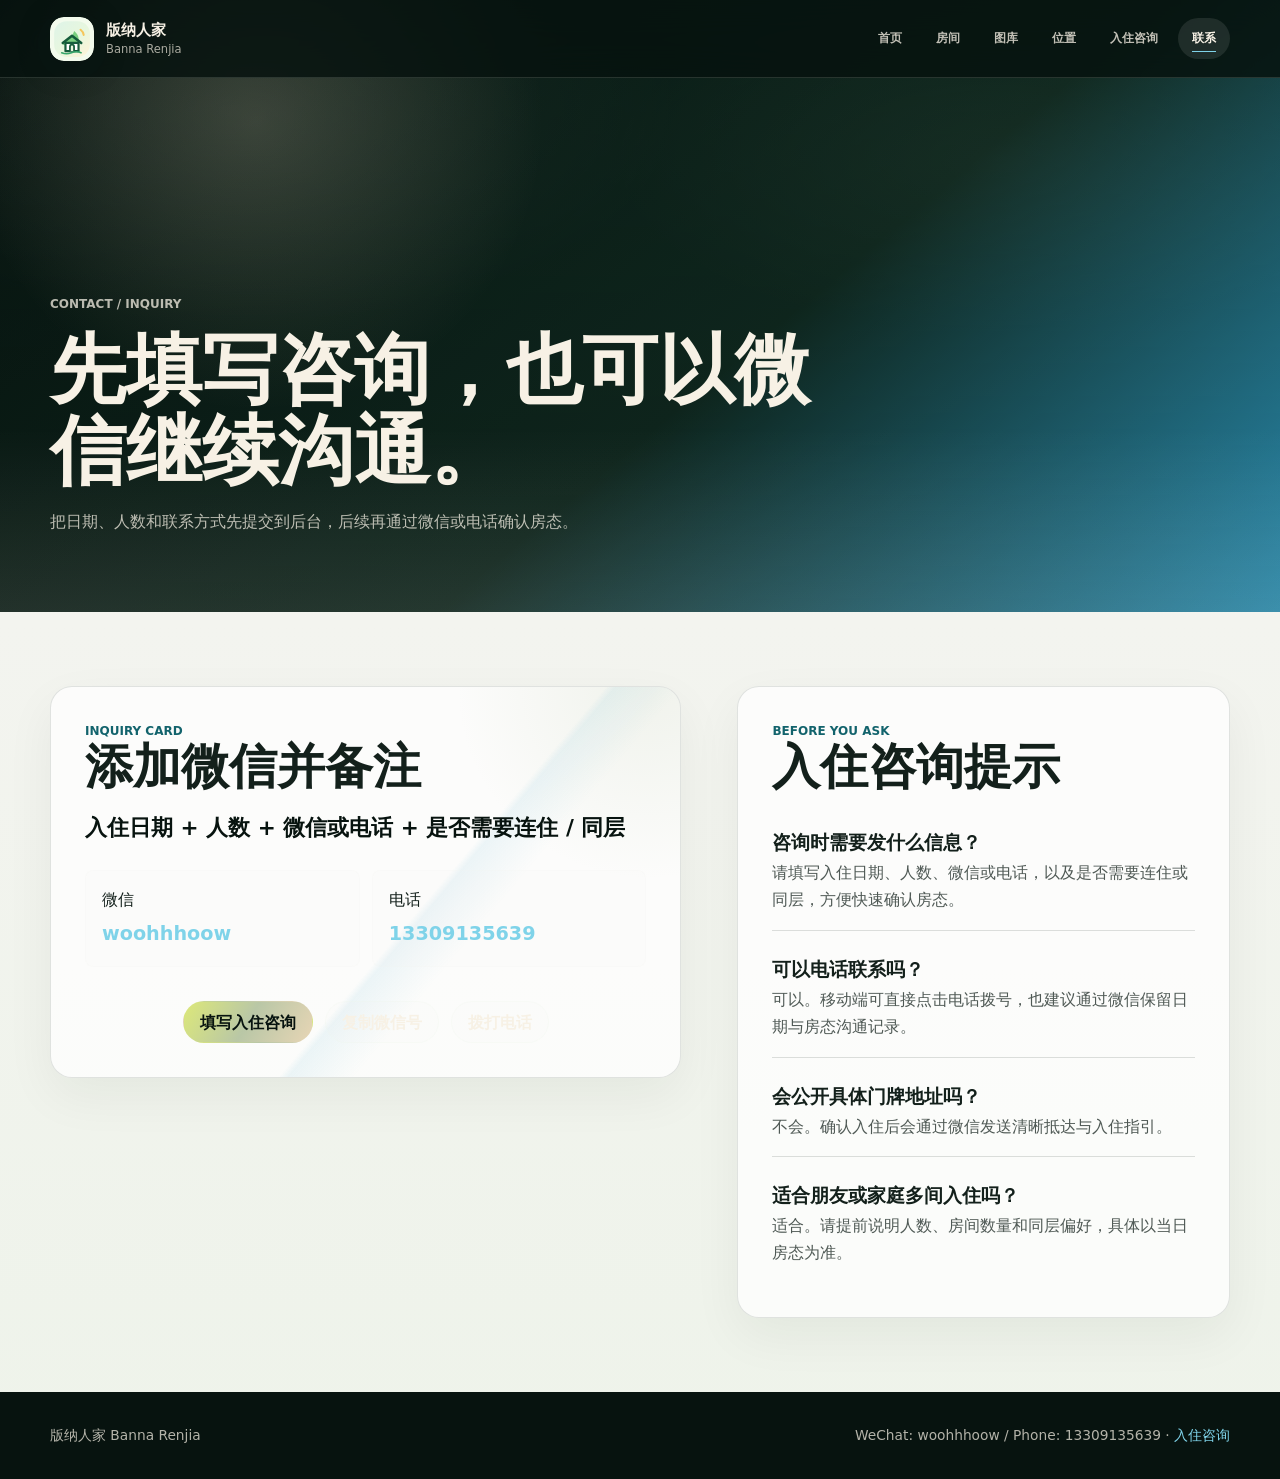
==== commit 112cbb92: "big change" ====
--- a/contact/index.html
+++ b/contact/index.html
@@ -19,7 +19,7 @@
   <body data-page="contact" data-root="../">
     <header class="site-header" data-header>
       <a class="brand-lockup" href="../index.html" aria-label="返回版纳人家首页">
-        <span class="brand-mark">BR</span>
+        <img class="brand-mark" src="../assets/icons/brand-mark.svg" alt="" aria-hidden="true" />
         <span>
           <strong>版纳人家</strong>
           <small>Banna Renjia</small>
@@ -34,6 +34,7 @@
         <a href="../rooms/index.html" data-nav-item="rooms">房间</a>
         <a href="../gallery/index.html" data-nav-item="gallery">图库</a>
         <a href="../location/index.html" data-nav-item="location">位置</a>
+        <a href="../inquiry.html" data-nav-item="inquiry">入住咨询</a>
         <a href="index.html" data-nav-item="contact">联系</a>
       </nav>
     </header>
@@ -42,8 +43,8 @@
       <section class="page-hero contact-hero" data-hero>
         <div class="page-hero-copy reveal">
           <p class="eyebrow">Contact / Inquiry</p>
-          <h1>微信确认房态、日期与入住需求。</h1>
-          <p>信息保持清晰、克制、可信。不公开内部运营细节，只提供住客真正需要的咨询入口。</p>
+          <h1>先填写咨询，也可以微信继续沟通。</h1>
+          <p>把日期、人数和联系方式先提交到后台，后续再通过微信或电话确认房态。</p>
         </div>
       </section>
 
@@ -63,7 +64,8 @@
             </a>
           </div>
           <div class="hero-actions">
-            <button class="btn btn-primary" type="button" data-copy-wechat>复制微信号</button>
+            <a class="btn btn-primary" href="../inquiry.html">填写入住咨询</a>
+            <button class="btn btn-soft" type="button" data-copy-wechat>复制微信号</button>
             <a class="btn btn-soft" href="tel:13309135639" data-contact-phone-link>拨打电话</a>
           </div>
         </div>
@@ -81,7 +83,7 @@
 
     <footer class="site-footer">
       <span>版纳人家 Banna Renjia</span>
-      <span>WeChat: woohhhoow / Phone: 13309135639</span>
+      <span>WeChat: woohhhoow / Phone: 13309135639 · <a href="../inquiry.html">入住咨询</a></span>
     </footer>
   </body>
 </html>
--- a/css/base.css
+++ b/css/base.css
@@ -35,8 +35,8 @@
   margin: 0;
   color: var(--ink);
   background:
-    radial-gradient(circle at 12% 8%, rgba(47, 159, 200, 0.12), transparent 28rem),
-    linear-gradient(180deg, var(--rice-50), #f3eadb 42%, #edf2e8 100%);
+    radial-gradient(circle at 12% 8%, rgba(47, 159, 200, 0.08), transparent 28rem),
+    linear-gradient(180deg, #f8f8f3, #f3f4ef 42%, #eef3ea 100%);
   font-family:
     "Inter", "PingFang SC", "Microsoft YaHei", "Noto Sans SC", system-ui,
     -apple-system, BlinkMacSystemFont, sans-serif;
@@ -63,12 +63,17 @@
 
 button,
 input,
-textarea {
+textarea,
+select {
   font: inherit;
 }
 
 button {
   cursor: pointer;
+}
+
+[hidden] {
+  display: none !important;
 }
 
 h1,
@@ -82,9 +87,10 @@
 h2,
 h3 {
   font-family:
-    "Cormorant Garamond", "Noto Serif SC", "Songti SC", Georgia, serif;
+    "Inter", "PingFang SC", "Microsoft YaHei", "Noto Sans SC", system-ui,
+    -apple-system, BlinkMacSystemFont, sans-serif;
   line-height: 1.06;
-  font-weight: 600;
+  font-weight: 760;
   letter-spacing: 0;
 }
 
@@ -125,7 +131,7 @@
   position: relative;
   width: min(var(--content), calc(100% - 48px));
   margin: 0 auto;
-  padding: 112px 0;
+  padding: 74px 0;
 }
 
 .section-heading {
--- a/css/layout.css
+++ b/css/layout.css
@@ -15,7 +15,23 @@
   transition:
     background 220ms ease,
     border-color 220ms ease,
-    backdrop-filter 220ms ease;
+    backdrop-filter 220ms ease,
+    transform 220ms ease,
+    width 220ms ease;
+}
+
+body[data-page="home"] .site-header {
+  top: 36px;
+  right: auto;
+  left: 50%;
+  width: min(1452px, calc(100% - 84px));
+  height: 58px;
+  padding: 0 18px;
+  border: 1px solid rgba(247, 241, 229, 0.18);
+  border-radius: 999px;
+  background: rgba(7, 19, 15, 0.28);
+  backdrop-filter: blur(16px);
+  transform: translateX(-50%);
 }
 
 .site-header.scrolled,
@@ -25,6 +41,11 @@
   backdrop-filter: blur(18px);
 }
 
+body[data-page="home"] .site-header.scrolled {
+  transform: translate(-50%, -12px);
+  background: rgba(7, 19, 15, 0.78);
+}
+
 .brand-lockup {
   display: inline-flex;
   align-items: center;
@@ -33,17 +54,14 @@
 }
 
 .brand-mark {
-  display: grid;
+  display: block;
   width: 44px;
   height: 44px;
-  place-items: center;
-  color: var(--river-300);
-  border: 1px solid rgba(127, 211, 233, 0.52);
-  border-radius: 50%;
-  background: rgba(238, 243, 232, 0.06);
-  font-family: Georgia, serif;
-  font-size: 0.82rem;
-  font-weight: 700;
+  padding: 0;
+  border-radius: 14px;
+  background: transparent;
+  object-fit: contain;
+  filter: drop-shadow(0 6px 16px rgba(7, 19, 15, 0.18));
 }
 
 .brand-lockup strong,
@@ -53,7 +71,7 @@
 }
 
 .brand-lockup strong {
-  font-size: 1rem;
+  font-size: 0.95rem;
 }
 
 .brand-lockup small {
@@ -72,7 +90,8 @@
   position: relative;
   padding: 10px 14px;
   color: rgba(247, 241, 229, 0.78);
-  font-size: 0.88rem;
+  font-size: 0.78rem;
+  font-weight: 760;
   border-radius: 999px;
   transition:
     color 180ms ease,
@@ -93,6 +112,10 @@
   left: 14px;
   height: 1px;
   background: var(--river-300);
+}
+
+.simple-nav a::after {
+  display: none;
 }
 
 .nav-toggle {
@@ -145,18 +168,53 @@
   padding: 150px max(24px, calc((100vw - var(--content)) / 2)) 76px;
 }
 
+.rainforest-hero {
+  width: min(1500px, calc(100% - 48px));
+  min-height: calc(100svh - 48px);
+  margin: 24px auto 0;
+  grid-template-columns: 1fr;
+  place-items: center;
+  gap: 0;
+  padding: 132px clamp(22px, 6vw, 72px) 58px;
+  border-radius: 32px;
+  isolation: isolate;
+  background:
+    linear-gradient(145deg, #020704 0%, #051009 34%, #0a2214 64%, #113620 100%);
+  text-align: center;
+  box-shadow: 0 28px 90px rgba(7, 19, 15, 0.18);
+}
+
 .jungle-hero::before,
 .page-hero::before {
   content: "";
   position: absolute;
   inset: 0;
   pointer-events: none;
-  opacity: 0.26;
-  background-image:
-    linear-gradient(rgba(247, 241, 229, 0.08) 1px, transparent 1px),
-    linear-gradient(90deg, rgba(247, 241, 229, 0.05) 1px, transparent 1px);
-  background-size: 72px 72px;
-  mask-image: linear-gradient(180deg, rgba(0, 0, 0, 0.8), transparent 82%);
+  opacity: 0.32;
+  background:
+    radial-gradient(ellipse at 18% 18%, rgba(238, 243, 232, 0.14), transparent 28rem),
+    radial-gradient(ellipse at 78% 26%, rgba(185, 199, 166, 0.12), transparent 24rem),
+    linear-gradient(180deg, rgba(2, 7, 4, 0.1), rgba(2, 7, 4, 0.54));
+}
+
+.rainforest-hero::before {
+  content: "";
+  position: absolute;
+  inset: -18px;
+  z-index: 0;
+  pointer-events: none;
+  opacity: 1;
+  background:
+    linear-gradient(180deg, rgba(7, 19, 15, 0.18), rgba(7, 19, 15, 0.64)),
+    radial-gradient(circle at 50% 18%, rgba(247, 241, 229, 0.14), transparent 18rem),
+    url("https://images.unsplash.com/photo-1524634126442-357e0eac3c14?auto=format&fit=crop&w=1800&q=72") center / cover;
+  transform: translate3d(calc(var(--mx, 0) * -8px), calc(var(--my, 0) * -6px), 0) scale(1.035);
+  transition: transform 600ms ease;
+  mask-image: none;
+}
+
+.rainforest-hero:hover::before {
+  transform: translate3d(calc(var(--mx, 0) * -10px), calc(var(--my, 0) * -8px), 0) scale(1.055);
 }
 
 .jungle-hero::after,
@@ -167,6 +225,12 @@
   height: 30%;
   background: linear-gradient(180deg, transparent, rgba(247, 241, 229, 0.1));
   pointer-events: none;
+}
+
+.rainforest-hero::after {
+  z-index: 3;
+  height: 42%;
+  background: linear-gradient(180deg, transparent, rgba(7, 19, 15, 0.34) 48%, rgba(7, 19, 15, 0.22));
 }
 
 .hero-copy,
@@ -174,15 +238,22 @@
 .page-hero-copy,
 .page-hero-panel {
   position: relative;
-  z-index: 3;
+  z-index: 4;
 }
 
 .hero-copy {
-  max-width: 830px;
+  max-width: 920px;
+  justify-self: center;
 }
 
 .hero-copy h1 {
-  margin-top: 18px;
+  margin: 18px auto 0;
+  max-width: 920px;
+  color: #fffdf6;
+  font-size: clamp(4.25rem, 9vw, 8.25rem);
+  font-weight: 850;
+  line-height: 0.92;
+  text-shadow: 0 16px 42px rgba(0, 0, 0, 0.42);
 }
 
 .hero-copy h1 span {
@@ -190,13 +261,14 @@
 }
 
 .hero-subtitle {
-  max-width: 610px;
-  margin-top: 22px;
-  color: rgba(247, 241, 229, 0.78);
-  font-size: 1.18rem;
+  max-width: 680px;
+  margin: 22px auto 0;
+  color: rgba(247, 241, 229, 0.82);
+  font-size: 1.06rem;
 }
 
 .hero-meta {
+  justify-content: center;
   display: flex;
   flex-wrap: wrap;
   gap: 10px;
@@ -213,6 +285,7 @@
 }
 
 .hero-actions {
+  justify-content: center;
   display: flex;
   flex-wrap: wrap;
   gap: 12px;
@@ -230,9 +303,53 @@
   backdrop-filter: blur(18px);
 }
 
+.rainforest-hero .hero-stay-card {
+  position: relative;
+  display: grid;
+  grid-template-columns: auto minmax(0, 1fr);
+  gap: 16px;
+  width: min(780px, 100%);
+  margin: 26px auto 0;
+  padding: 18px clamp(18px, 3vw, 28px);
+  overflow: hidden;
+  text-align: left;
+  border: 0;
+  border-radius: 34px 68px 34px 52px;
+  background:
+    radial-gradient(ellipse at 14% 18%, rgba(255, 255, 248, 0.52), transparent 42%),
+    radial-gradient(ellipse at 88% 84%, rgba(185, 199, 166, 0.3), transparent 48%),
+    linear-gradient(135deg, rgba(247, 250, 241, 0.46), rgba(218, 232, 218, 0.2));
+  box-shadow:
+    inset 0 1px 0 rgba(255, 255, 255, 0.66),
+    inset 12px 14px 34px rgba(255, 255, 255, 0.14),
+    inset -18px -18px 42px rgba(7, 19, 15, 0.16),
+    0 24px 76px rgba(7, 19, 15, 0.18);
+  backdrop-filter: blur(22px) saturate(1.16);
+}
+
+.rainforest-hero .hero-stay-card::before {
+  content: "";
+  position: absolute;
+  inset: 10px 18px auto auto;
+  width: 46%;
+  height: 62%;
+  pointer-events: none;
+  border-radius: 999px 40% 999px 42%;
+  background: linear-gradient(135deg, rgba(255, 255, 248, 0.28), transparent);
+  opacity: 0.72;
+  transform: rotate(-10deg);
+}
+
+.rainforest-hero .hero-stay-card > * {
+  position: relative;
+  z-index: 1;
+}
+
 .hero-stay-card h2 {
-  margin: 18px 0 16px;
-  font-size: 1.85rem;
+  margin: 0 0 8px;
+  color: rgba(15, 37, 29, 0.94);
+  font-size: clamp(1.08rem, 1.8vw, 1.45rem);
+  line-height: 1.18;
 }
 
 .hero-stay-card p,
@@ -241,50 +358,24 @@
   color: rgba(247, 241, 229, 0.74);
 }
 
+.rainforest-hero .hero-stay-card p,
+.rainforest-hero .hero-stay-card small {
+  color: rgba(15, 37, 29, 0.72);
+}
+
+.hero-stay-card .text-link,
+.page-hero-panel .text-link {
+  color: var(--river-300);
+}
+
 .card-index {
   color: var(--river-300);
   font-size: 0.75rem;
   font-weight: 700;
 }
 
-.hero-atmosphere,
-.river-thread,
-.mountain-haze {
-  position: absolute;
-  inset: 0;
-  pointer-events: none;
-}
-
-.river-thread {
-  z-index: 1;
-  width: 100%;
-  height: 100%;
-  opacity: 0.9;
-  transform: translate3d(
-    calc(var(--mx, 0) * -14px),
-    calc(var(--my, 0) * -10px),
-    0
-  );
-}
-
-.river-thread path {
-  fill: none;
-  stroke: var(--river-300);
-  stroke-width: 2;
-  stroke-linecap: round;
-  stroke-dasharray: 9 18;
-  filter: drop-shadow(0 0 12px rgba(127, 211, 233, 0.32));
-}
-
-.mountain-haze {
-  z-index: 1;
-  top: auto;
-  height: 42%;
-  background:
-    linear-gradient(135deg, transparent 40%, rgba(238, 243, 232, 0.08) 40% 42%, transparent 42%),
-    linear-gradient(22deg, transparent 50%, rgba(238, 243, 232, 0.1) 50% 52%, transparent 52%),
-    linear-gradient(180deg, transparent, rgba(7, 19, 15, 0.38));
-  opacity: 0.7;
+.rainforest-hero .card-index {
+  color: rgba(18, 99, 108, 0.9);
 }
 
 .page-hero {
@@ -337,6 +428,38 @@
   flex-wrap: wrap;
   gap: 10px;
   margin-top: 24px;
+}
+
+.overview-facts {
+  display: grid;
+  gap: 0;
+  margin-top: 28px;
+  overflow: hidden;
+  border: 1px solid rgba(19, 32, 27, 0.11);
+  border-radius: 22px;
+  background: rgba(255, 255, 255, 0.68);
+}
+
+.overview-facts div {
+  display: grid;
+  grid-template-columns: 0.55fr 1fr;
+  gap: 18px;
+  padding: 16px 18px;
+  border-bottom: 1px solid rgba(19, 32, 27, 0.1);
+}
+
+.overview-facts div:last-child {
+  border-bottom: 0;
+}
+
+.overview-facts span {
+  color: var(--muted);
+  font-size: 0.78rem;
+}
+
+.overview-facts strong {
+  color: var(--forest-900);
+  text-align: right;
 }
 
 .text-chips span {
--- a/css/components.css
+++ b/css/components.css
@@ -3,8 +3,8 @@
   display: inline-flex;
   align-items: center;
   justify-content: center;
-  min-height: 46px;
-  padding: 12px 18px;
+  min-height: 42px;
+  padding: 10px 16px;
   overflow: hidden;
   border: 1px solid transparent;
   border-radius: 999px;
@@ -21,9 +21,13 @@
   transform: translateY(-2px);
 }
 
+.btn:active {
+  transform: translateY(0) scale(0.98);
+}
+
 .btn-primary {
   color: var(--forest-950);
-  background: linear-gradient(120deg, var(--river-300), var(--moss-300), var(--sand-120));
+  background: linear-gradient(120deg, #dce879, var(--moss-300), var(--sand-120));
   box-shadow: 0 0 0 rgba(127, 211, 233, 0);
 }
 
@@ -42,12 +46,30 @@
   box-shadow: 0 0 24px rgba(127, 211, 233, 0.14);
 }
 
+.btn-glass {
+  color: var(--rice-50);
+  border-color: rgba(127, 211, 233, 0.34);
+  background:
+    linear-gradient(135deg, rgba(127, 211, 233, 0.18), rgba(238, 243, 232, 0.08)),
+    rgba(7, 19, 15, 0.24);
+  box-shadow: inset 0 1px 0 rgba(255, 255, 255, 0.08);
+  backdrop-filter: blur(12px);
+}
+
+.btn-glass:hover {
+  border-color: rgba(127, 211, 233, 0.68);
+  background:
+    linear-gradient(135deg, rgba(127, 211, 233, 0.26), rgba(238, 243, 232, 0.12)),
+    rgba(7, 19, 15, 0.3);
+  box-shadow: 0 18px 36px rgba(7, 19, 15, 0.22);
+}
+
 .room-feature-grid,
 .room-list,
 .experience-grid {
   display: grid;
   grid-template-columns: repeat(3, minmax(0, 1fr));
-  gap: 18px;
+  gap: 16px;
 }
 
 .room-card,
@@ -59,14 +81,27 @@
   position: relative;
   overflow: hidden;
   border: 1px solid rgba(19, 32, 27, 0.12);
-  border-radius: var(--radius);
-  background: rgba(255, 255, 255, 0.48);
-  box-shadow: 0 18px 50px rgba(19, 32, 27, 0.08);
+  border-radius: 22px;
+  background: rgba(255, 255, 255, 0.74);
+  box-shadow: 0 18px 50px rgba(19, 32, 27, 0.055);
 }
 
 .room-card {
   display: grid;
   min-height: 100%;
+  transition:
+    transform 220ms ease,
+    box-shadow 220ms ease,
+    border-color 220ms ease;
+}
+
+.room-card:hover,
+.experience-card:hover,
+.location-card:hover,
+.inquiry-card:hover {
+  transform: translateY(-6px);
+  border-color: rgba(47, 159, 200, 0.28);
+  box-shadow: 0 28px 70px rgba(7, 19, 15, 0.14);
 }
 
 .visual-placeholder,
@@ -74,7 +109,7 @@
   position: relative;
   display: grid;
   min-height: 250px;
-  aspect-ratio: 4 / 3;
+  aspect-ratio: 1.06 / 1;
   overflow: hidden;
   isolation: isolate;
   background:
@@ -156,7 +191,7 @@
 .booking-card,
 .inquiry-card,
 .faq-panel {
-  padding: 24px;
+  padding: 22px;
 }
 
 .room-card-body {
@@ -165,7 +200,7 @@
 }
 
 .room-card h3 {
-  font-size: 1.5rem;
+  font-size: 1.35rem;
 }
 
 .room-number {
@@ -230,7 +265,7 @@
 }
 
 .experience-card {
-  min-height: 210px;
+  min-height: 190px;
 }
 
 .line-icon {
@@ -259,7 +294,7 @@
   position: relative;
   min-height: 440px;
   overflow: hidden;
-  border-radius: var(--radius);
+  border-radius: 24px;
   background:
     radial-gradient(circle at 75% 18%, rgba(127, 211, 233, 0.22), transparent 22rem),
     linear-gradient(140deg, var(--forest-950), var(--forest-720));
@@ -280,8 +315,7 @@
   stroke: var(--river-300);
   stroke-width: 4;
   stroke-linecap: round;
-  stroke-dasharray: 12 20;
-  filter: drop-shadow(0 0 18px rgba(127, 211, 233, 0.42));
+  opacity: 0.52;
 }
 
 .water-line.soft {
@@ -294,8 +328,61 @@
   fill: none;
   stroke: var(--sand-120);
   stroke-width: 2;
-  stroke-dasharray: 5 12;
-  opacity: 0.72;
+  opacity: 0.46;
+}
+
+.location-photo-card {
+  position: relative;
+  min-height: 440px;
+  margin: 0;
+  overflow: hidden;
+  border-radius: 28px;
+  background: var(--forest-900);
+  box-shadow: var(--shadow-soft);
+}
+
+.location-photo-card img {
+  width: 100%;
+  height: 100%;
+  min-height: inherit;
+  object-fit: cover;
+  transform: scale(1.02);
+  transition: transform 500ms ease;
+}
+
+.location-photo-card:hover img {
+  transform: scale(1.06);
+}
+
+.location-photo-card::after {
+  content: "";
+  position: absolute;
+  inset: 0;
+  background: linear-gradient(180deg, transparent 42%, rgba(7, 19, 15, 0.78));
+}
+
+.location-photo-card figcaption {
+  position: absolute;
+  right: 22px;
+  bottom: 22px;
+  left: 22px;
+  z-index: 1;
+  display: grid;
+  gap: 6px;
+  color: var(--rice-50);
+}
+
+.location-photo-card span {
+  color: rgba(247, 241, 229, 0.72);
+  font-size: 0.76rem;
+  font-weight: 800;
+  text-transform: uppercase;
+}
+
+.location-photo-card strong {
+  max-width: 520px;
+  font-size: clamp(1.45rem, 3vw, 2.35rem);
+  line-height: 1.02;
 }
 
 .terrain {
@@ -375,7 +462,7 @@
   break-inside: avoid;
   color: var(--rice-50);
   border: 0;
-  border-radius: var(--radius);
+  border-radius: 24px;
   background: var(--forest-900);
   text-align: left;
 }
@@ -464,9 +551,42 @@
   padding: 36px;
   color: var(--rice-50);
   border-color: rgba(127, 211, 233, 0.22);
+  border-radius: 28px;
   background:
     linear-gradient(90deg, rgba(127, 211, 233, 0.12), transparent 44%),
     linear-gradient(135deg, var(--forest-950), var(--forest-720));
+}
+
+.booking-card > * {
+  position: relative;
+  z-index: 1;
+}
+
+.inquiry-booking {
+  display: grid;
+  grid-template-columns: minmax(260px, 0.82fr) minmax(320px, 1fr);
+  gap: 28px;
+  align-items: start;
+}
+
+.inquiry-entry-panel {
+  display: grid;
+  gap: 16px;
+  padding: 26px;
+  color: var(--rice-50);
+  border: 1px solid rgba(238, 243, 232, 0.18);
+  border-radius: 22px;
+  background:
+    radial-gradient(circle at 90% 0%, rgba(127, 211, 233, 0.18), transparent 12rem),
+    rgba(238, 243, 232, 0.08);
+}
+
+.inquiry-entry-panel h3 {
+  color: var(--rice-50);
+}
+
+.inquiry-entry-panel p {
+  color: rgba(247, 241, 229, 0.72);
 }
 
 .booking-card::before {
@@ -475,12 +595,11 @@
   inset: 0;
   border-radius: inherit;
   padding: 1px;
-  background: linear-gradient(120deg, transparent, var(--river-300), var(--sand-120), transparent);
+  background: linear-gradient(120deg, rgba(238, 243, 232, 0.08), rgba(127, 211, 233, 0.32), rgba(238, 243, 232, 0.08));
   mask:
     linear-gradient(#000 0 0) content-box,
     linear-gradient(#000 0 0);
   mask-composite: exclude;
-  animation: flowBorder 6s linear infinite;
   pointer-events: none;
 }
 
@@ -517,6 +636,119 @@
 .contact-grid strong {
   color: var(--river-300);
   font-size: 1.2rem;
+}
+
+.inquiry-form,
+.admin-login-card,
+.admin-dashboard,
+.admin-editor {
+  display: grid;
+  gap: 18px;
+  padding: 24px;
+  border: 1px solid rgba(238, 243, 232, 0.18);
+  border-radius: var(--radius);
+  background: rgba(7, 19, 15, 0.34);
+  box-shadow: inset 0 1px 0 rgba(238, 243, 232, 0.08);
+  backdrop-filter: blur(16px);
+}
+
+.form-grid {
+  display: grid;
+  grid-template-columns: repeat(2, minmax(0, 1fr));
+  gap: 14px;
+}
+
+.inquiry-form label,
+.admin-login-card label,
+.admin-editor label,
+.status-select {
+  display: grid;
+  gap: 8px;
+  color: rgba(247, 241, 229, 0.78);
+  font-size: 0.82rem;
+  font-weight: 700;
+}
+
+.inquiry-form input,
+.inquiry-form textarea,
+.admin-login-card input,
+.admin-editor input,
+.admin-editor textarea,
+.admin-editor select,
+.status-select select {
+  width: 100%;
+  min-height: 46px;
+  padding: 12px 14px;
+  color: var(--rice-50);
+  border: 1px solid rgba(238, 243, 232, 0.2);
+  border-radius: var(--radius);
+  outline: 0;
+  background: rgba(238, 243, 232, 0.08);
+  color-scheme: dark;
+  transition:
+    border-color 180ms ease,
+    box-shadow 180ms ease,
+    background 180ms ease;
+}
+
+.inquiry-form textarea {
+  resize: vertical;
+}
+
+.inquiry-form input:focus,
+.inquiry-form textarea:focus,
+.admin-login-card input:focus,
+.admin-editor input:focus,
+.admin-editor textarea:focus,
+.admin-editor select:focus,
+.status-select select:focus {
+  border-color: rgba(127, 211, 233, 0.72);
+  background: rgba(238, 243, 232, 0.12);
+  box-shadow: 0 0 0 3px rgba(127, 211, 233, 0.12);
+}
+
+.inquiry-form input::placeholder,
+.inquiry-form textarea::placeholder,
+.admin-login-card input::placeholder,
+.admin-editor input::placeholder,
+.admin-editor textarea::placeholder {
+  color: rgba(247, 241, 229, 0.46);
+}
+
+.inquiry-form input[type="date"] {
+  color-scheme: dark;
+}
+
+.form-note {
+  color: rgba(247, 241, 229, 0.66);
+  font-size: 0.82rem;
+}
+
+.form-status {
+  min-height: 24px;
+  margin-top: 0;
+  color: rgba(247, 241, 229, 0.72);
+  font-weight: 700;
+}
+
+.form-status[data-state="success"] {
+  color: var(--river-300);
+  animation: statusFade 260ms ease both;
+}
+
+.form-status[data-state="error"] {
+  color: #ffd5c4;
+  animation: statusFade 260ms ease both;
+}
+
+.btn:disabled {
+  cursor: not-allowed;
+  opacity: 0.62;
+  transform: none;
+}
+
+.inquiry-submit {
+  justify-self: start;
 }
 
 .stat-strip {
@@ -708,3 +940,95 @@
   opacity: 1;
   transform: translateY(0);
 }
+
+.admin-login-card,
+.admin-dashboard,
+.admin-editor {
+  color: var(--rice-50);
+  background:
+    linear-gradient(135deg, rgba(7, 19, 15, 0.92), rgba(26, 59, 45, 0.86)),
+    radial-gradient(circle at 90% 10%, rgba(127, 211, 233, 0.16), transparent 16rem);
+}
+
+.admin-login-card h2,
+.admin-dashboard h2,
+.admin-editor h3 {
+  color: var(--rice-50);
+}
+
+.admin-dashboard {
+  padding: 28px;
+}
+
+.record-count {
+  display: inline-flex;
+  margin-top: 8px;
+  padding: 5px 10px;
+  color: rgba(247, 241, 229, 0.72);
+  border: 1px solid rgba(238, 243, 232, 0.14);
+  border-radius: 999px;
+  background: rgba(238, 243, 232, 0.08);
+  font-size: 0.78rem;
+  font-weight: 800;
+}
+
+.editor-actions {
+  display: flex;
+  flex-wrap: wrap;
+  gap: 10px;
+  align-items: center;
+}
+
+.admin-editor {
+  border-color: rgba(127, 211, 233, 0.24);
+  background:
+    linear-gradient(135deg, rgba(16, 41, 32, 0.94), rgba(18, 99, 108, 0.32)),
+    rgba(7, 19, 15, 0.72);
+}
+
+.editor-heading {
+  display: flex;
+  justify-content: space-between;
+  gap: 18px;
+  align-items: start;
+}
+
+.admin-load-state,
+.empty-state {
+  color: rgba(247, 241, 229, 0.72);
+}
+
+.admin-load-state[data-state="success"] {
+  color: var(--river-300);
+}
+
+.admin-load-state[data-state="error"] {
+  color: #ffd5c4;
+}
+
+.inquiry-records {
+  display: grid;
+  gap: 14px;
+}
+
+.status-select {
+  min-width: 160px;
+  font-size: 0.72rem;
+}
+
+.status-select select {
+  min-height: 38px;
+  padding: 8px 10px;
+}
+
+.danger-link {
+  color: #ffd5c4;
+}
+
+.danger-link:hover {
+  color: #ffb69a;
+}
+
+.site-footer a {
+  color: var(--river-300);
+}
--- a/css/pages.css
+++ b/css/pages.css
@@ -35,6 +35,21 @@
     linear-gradient(140deg, #07130f, #102920 58%, #2f9fc8);
 }
 
+.admin-hero {
+  min-height: 52svh;
+  background:
+    radial-gradient(circle at 72% 18%, rgba(127, 211, 233, 0.22), transparent 18rem),
+    linear-gradient(140deg, #07130f, #102920 58%, #1a3b2d);
+}
+
+.inquiry-hero {
+  min-height: 58svh;
+  background:
+    radial-gradient(circle at 74% 20%, rgba(127, 211, 233, 0.24), transparent 18rem),
+    radial-gradient(circle at 18% 20%, rgba(231, 213, 181, 0.14), transparent 18rem),
+    linear-gradient(140deg, #07130f, #102920 52%, #12636c);
+}
+
 .rooms-overview {
   padding-top: 86px;
 }
@@ -46,6 +61,28 @@
 .room-list .room-card:first-child {
   grid-column: span 2;
   grid-template-columns: 1fr 0.85fr;
+}
+
+body[data-page="home"] .split-section {
+  padding-top: 62px;
+}
+
+body[data-page="home"] .split-section,
+body[data-page="home"] .river-preview {
+  gap: clamp(24px, 5vw, 72px);
+}
+
+body[data-page="home"] .section-heading h2,
+body[data-page="home"] .preview-copy h2,
+body[data-page="home"] .location-card h2 {
+  font-size: clamp(2.15rem, 4.5vw, 4.2rem);
+  line-height: 1;
+}
+
+body[data-page="home"] .feature-section,
+body[data-page="home"] .experience-preview,
+body[data-page="home"] .gallery-preview {
+  padding-top: 56px;
 }
 
 .room-list .room-card:first-child .visual-placeholder,
@@ -134,6 +171,233 @@
   align-items: start;
 }
 
+.admin-shell {
+  display: grid;
+  grid-template-columns: minmax(280px, 0.42fr) minmax(0, 1fr);
+  gap: 24px;
+  align-items: start;
+}
+
+.inquiry-page {
+  display: grid;
+  grid-template-columns: minmax(280px, 0.62fr) minmax(320px, 1fr);
+  gap: 32px;
+  align-items: start;
+}
+
+.inquiry-main {
+  min-height: 100svh;
+  padding: 112px 24px 64px;
+  background:
+    radial-gradient(circle at 18% 18%, rgba(127, 211, 233, 0.12), transparent 24rem),
+    radial-gradient(circle at 78% 8%, rgba(185, 199, 166, 0.16), transparent 24rem),
+    linear-gradient(180deg, #f8f8f3, #eef3ea);
+}
+
+.inquiry-studio {
+  display: grid;
+  grid-template-columns: minmax(320px, 0.86fr) minmax(420px, 0.74fr);
+  gap: 28px;
+  align-items: stretch;
+  width: min(1180px, 100%);
+  min-height: calc(100svh - 176px);
+  margin: 0 auto;
+}
+
+.inquiry-visual-panel {
+  position: relative;
+  display: grid;
+  align-content: end;
+  min-height: 620px;
+  padding: clamp(28px, 4vw, 54px);
+  overflow: hidden;
+  color: var(--rice-50);
+  border: 1px solid rgba(238, 243, 232, 0.14);
+  border-radius: calc(var(--radius) + 10px);
+  background:
+    linear-gradient(180deg, rgba(7, 19, 15, 0.08), rgba(7, 19, 15, 0.84)),
+    radial-gradient(circle at 70% 12%, rgba(127, 211, 233, 0.26), transparent 20rem),
+    url("https://images.unsplash.com/photo-1448375240586-882707db888b?auto=format&fit=crop&w=1300&q=72") center / cover;
+  box-shadow: 0 30px 90px rgba(0, 0, 0, 0.28);
+}
+
+.inquiry-visual-panel::before {
+  content: "";
+  position: absolute;
+  inset: 0;
+  background:
+    linear-gradient(120deg, rgba(127, 211, 233, 0.16), transparent 28%),
+    repeating-linear-gradient(90deg, rgba(247, 241, 229, 0.05) 0 1px, transparent 1px 28px);
+  mix-blend-mode: screen;
+}
+
+.inquiry-visual-panel > * {
+  position: relative;
+  z-index: 1;
+}
+
+.inquiry-visual-panel h1 {
+  max-width: 720px;
+  margin: 14px 0 18px;
+  color: var(--rice-50);
+}
+
+.inquiry-visual-panel p {
+  max-width: 620px;
+  color: rgba(247, 241, 229, 0.74);
+}
+
+.inquiry-proof-grid {
+  display: grid;
+  grid-template-columns: repeat(3, minmax(0, 1fr));
+  gap: 10px;
+  margin-top: 34px;
+}
+
+.inquiry-proof-grid span {
+  display: grid;
+  gap: 4px;
+  padding: 14px;
+  border: 1px solid rgba(238, 243, 232, 0.14);
+  border-radius: var(--radius);
+  background: rgba(7, 19, 15, 0.34);
+  backdrop-filter: blur(10px);
+}
+
+.inquiry-proof-grid strong {
+  color: var(--river-300);
+  font-size: 1.35rem;
+  line-height: 1;
+}
+
+.inquiry-studio-form {
+  align-self: center;
+  padding: clamp(24px, 3vw, 36px);
+  color: var(--ink);
+  border-color: rgba(19, 32, 27, 0.08);
+  background: rgba(255, 255, 255, 0.82);
+  box-shadow: 0 24px 70px rgba(7, 19, 15, 0.1);
+  backdrop-filter: blur(18px);
+}
+
+.form-heading {
+  display: grid;
+  gap: 8px;
+}
+
+.form-heading h2 {
+  color: var(--forest-900);
+}
+
+.form-heading p:not(.eyebrow) {
+  color: var(--muted);
+}
+
+.inquiry-studio-form label {
+  color: rgba(19, 32, 27, 0.68);
+}
+
+.inquiry-studio-form input,
+.inquiry-studio-form textarea {
+  color: var(--forest-900);
+  border-color: rgba(19, 32, 27, 0.12);
+  background: rgba(238, 243, 232, 0.72);
+  color-scheme: light;
+}
+
+.inquiry-studio-form input:focus,
+.inquiry-studio-form textarea:focus {
+  border-color: rgba(18, 99, 108, 0.46);
+  background: #fff;
+  box-shadow: 0 0 0 4px rgba(47, 159, 200, 0.1);
+}
+
+.inquiry-studio-form textarea::placeholder {
+  color: rgba(19, 32, 27, 0.38);
+}
+
+.inquiry-studio-form .form-status {
+  color: var(--muted);
+}
+
+.inquiry-studio-form .form-status[data-state="success"] {
+  color: var(--peacock-700);
+}
+
+.inquiry-studio-form .form-status[data-state="error"] {
+  color: #a94428;
+}
+
+.inquiry-context {
+  position: sticky;
+  top: calc(var(--header-height) + 28px);
+}
+
+.inquiry-context h2 {
+  margin: 14px 0 18px;
+}
+
+.inquiry-page-form {
+  color: var(--forest-950);
+  border: 0;
+  border-radius: 28px;
+  background:
+    radial-gradient(ellipse at 12% 0%, rgba(255, 255, 248, 0.74), transparent 42%),
+    radial-gradient(ellipse at 100% 100%, rgba(185, 199, 166, 0.32), transparent 46%),
+    linear-gradient(145deg, rgba(255, 255, 248, 0.72), rgba(226, 236, 224, 0.5));
+  box-shadow:
+    inset 0 1px 0 rgba(255, 255, 255, 0.72),
+    inset 16px 18px 42px rgba(255, 255, 255, 0.18),
+    inset -18px -20px 44px rgba(7, 19, 15, 0.08),
+    0 28px 78px rgba(7, 19, 15, 0.12);
+  backdrop-filter: blur(22px) saturate(1.08);
+}
+
+.inquiry-page-form .eyebrow {
+  color: rgba(18, 99, 108, 0.86);
+}
+
+.inquiry-page-form label {
+  color: rgba(15, 37, 29, 0.86);
+}
+
+.inquiry-page-form input,
+.inquiry-page-form textarea {
+  color: var(--forest-950);
+  border-color: rgba(15, 37, 29, 0.14);
+  background: rgba(255, 255, 255, 0.66);
+  box-shadow:
+    inset 0 1px 0 rgba(255, 255, 255, 0.78),
+    inset 0 -10px 22px rgba(95, 123, 85, 0.08);
+  color-scheme: light;
+}
+
+.inquiry-page-form input:focus,
+.inquiry-page-form textarea:focus {
+  border-color: rgba(18, 99, 108, 0.5);
+  background: rgba(255, 255, 255, 0.9);
+  box-shadow:
+    0 0 0 4px rgba(18, 99, 108, 0.1),
+    inset 0 1px 0 rgba(255, 255, 255, 0.82);
+}
+
+.inquiry-page-form input::placeholder,
+.inquiry-page-form textarea::placeholder {
+  color: rgba(15, 37, 29, 0.48);
+}
+
+.inquiry-page-form .form-status {
+  color: rgba(15, 37, 29, 0.72);
+}
+
+.inquiry-page-form .form-status[data-state="success"] {
+  color: var(--peacock-700);
+}
+
+.inquiry-page-form .form-status[data-state="error"] {
+  color: #a94428;
+}
+
 .inquiry-card,
 .faq-panel {
   padding: 34px;
@@ -164,71 +428,6 @@
 .faq-item h3 {
   margin-bottom: 8px;
   font-size: 1.18rem;
-}
-
-.leaf {
-  position: absolute;
-  z-index: 2;
-  width: 180px;
-  height: 360px;
-  opacity: 0.24;
-  background:
-    radial-gradient(ellipse at 50% 8%, transparent 16%, rgba(185, 199, 166, 0.72) 17%, transparent 18%),
-    linear-gradient(90deg, transparent 48%, rgba(238, 243, 232, 0.45) 49% 51%, transparent 52%),
-    radial-gradient(ellipse at 50% 50%, rgba(185, 199, 166, 0.44), transparent 70%);
-  border-radius: 60% 40% 70% 30%;
-  filter: blur(0.2px);
-}
-
-.leaf-left {
-  left: -40px;
-  top: 150px;
-  transform: rotate(-28deg) translate3d(calc(var(--mx, 0) * 16px), calc(var(--my, 0) * 12px), 0);
-}
-
-.leaf-right {
-  right: 2%;
-  top: 95px;
-  transform: rotate(24deg) translate3d(calc(var(--mx, 0) * -18px), calc(var(--my, 0) * -10px), 0);
-}
-
-.leaf-low {
-  right: 23%;
-  bottom: -130px;
-  width: 210px;
-  opacity: 0.18;
-  transform: rotate(8deg);
-}
-
-.mist-layer {
-  position: absolute;
-  z-index: 2;
-  left: -15%;
-  width: 130%;
-  height: 150px;
-  opacity: 0.24;
-  background: radial-gradient(ellipse, rgba(238, 243, 232, 0.5), transparent 68%);
-  filter: blur(18px);
-}
-
-.mist-one {
-  top: 24%;
-}
-
-.mist-two {
-  bottom: 14%;
-}
-
-.sun-glow {
-  position: absolute;
-  z-index: 1;
-  top: 20%;
-  right: 18%;
-  width: 280px;
-  height: 280px;
-  border-radius: 50%;
-  background: radial-gradient(circle, rgba(231, 213, 181, 0.22), transparent 65%);
-  transform: translate3d(calc(var(--mx, 0) * -20px), calc(var(--my, 0) * -16px), 0);
 }
 
 .room-card::before,
--- a/css/animations.css
+++ b/css/animations.css
@@ -37,39 +37,6 @@
   animation-delay: 480ms;
 }
 
-.mist-one {
-  animation: mistDrift 18s ease-in-out infinite alternate;
-}
-
-.mist-two {
-  animation: mistDrift 24s ease-in-out infinite alternate-reverse;
-}
-
-.leaf-left,
-.leaf-right,
-.leaf-low {
-  animation: leafFloat 9s ease-in-out infinite alternate;
-}
-
-.leaf-right {
-  animation-duration: 12s;
-}
-
-.leaf-low {
-  animation-duration: 14s;
-}
-
-.river-thread path,
-.map-water,
-.water-line {
-  animation: riverFlow 9s linear infinite;
-}
-
-.map-pin::before,
-.map-dot::before {
-  animation: pinBreathe 2.8s ease-in-out infinite;
-}
-
 @keyframes titleRise {
   to {
     opacity: 1;
@@ -77,43 +44,14 @@
   }
 }
 
-@keyframes mistDrift {
+@keyframes statusFade {
   from {
-    transform: translateX(-4%);
+    opacity: 0;
+    transform: translateY(6px);
   }
   to {
-    transform: translateX(7%);
-  }
-}
-
-@keyframes leafFloat {
-  from {
-    margin-top: -10px;
-  }
-  to {
-    margin-top: 10px;
-  }
-}
-
-@keyframes riverFlow {
-  to {
-    stroke-dashoffset: -120;
-  }
-}
-
-@keyframes pinBreathe {
-  0%,
-  100% {
-    box-shadow: 0 0 0 8px rgba(127, 211, 233, 0.1);
-  }
-  50% {
-    box-shadow: 0 0 0 16px rgba(127, 211, 233, 0.02);
-  }
-}
-
-@keyframes flowBorder {
-  to {
-    filter: hue-rotate(20deg);
+    opacity: 1;
+    transform: translateY(0);
   }
 }
 
--- a/css/responsive.css
+++ b/css/responsive.css
@@ -11,8 +11,16 @@
   .split-section,
   .river-preview,
   .location-main,
-  .contact-main {
-    grid-template-columns: 1fr;
+  .contact-main,
+  .inquiry-booking,
+  .admin-shell,
+  .inquiry-page,
+  .inquiry-studio {
+    grid-template-columns: 1fr;
+  }
+
+  .inquiry-context {
+    position: static;
   }
 
   .hero-stay-card,
@@ -48,6 +56,15 @@
 
   .site-header {
     padding: 0 18px;
+  }
+
+  body[data-page="home"] .site-header {
+    top: 18px;
+    right: auto;
+    left: 50%;
+    width: calc(100% - 36px);
+    height: 54px;
+    padding: 0 12px;
   }
 
   .nav-toggle {
@@ -87,10 +104,61 @@
     border-radius: var(--radius);
   }
 
+  .simple-nav {
+    position: static;
+    display: flex;
+    visibility: visible;
+    width: auto;
+    padding: 0;
+    opacity: 1;
+    transform: none;
+    border: 0;
+    background: transparent;
+    box-shadow: none;
+  }
+
+  .simple-nav a {
+    padding: 9px 10px;
+    font-size: 0.78rem;
+  }
+
   .jungle-hero,
   .page-hero {
     min-height: auto;
     padding: 116px 18px 58px;
+  }
+
+  .rainforest-hero {
+    width: min(100% - 24px, 1500px);
+    min-height: 78svh;
+    margin-top: 12px;
+    padding: 104px 18px 28px;
+    border-radius: 24px;
+  }
+
+  .hero-copy h1 {
+    font-size: clamp(3rem, 14vw, 5.4rem);
+  }
+
+  .rainforest-hero {
+    align-items: center;
+  }
+
+  .rainforest-hero::before,
+  .rainforest-hero:hover::before {
+    transform: scale(1.03);
+  }
+
+  .inquiry-main {
+    padding: 92px 18px 44px;
+  }
+
+  .inquiry-studio {
+    min-height: auto;
+  }
+
+  .inquiry-visual-panel {
+    min-height: 430px;
   }
 
   .hero-subtitle {
@@ -111,6 +179,7 @@
   .experience-grid,
   .contact-lines,
   .contact-grid,
+  .form-grid,
   .stat-strip,
   .modal-content,
   .room-list .room-card:first-child {
@@ -142,8 +211,16 @@
 
   .booking-card,
   .inquiry-card,
-  .faq-panel {
+  .faq-panel,
+  .admin-login-card,
+  .admin-dashboard,
+  .admin-editor,
+  .inquiry-entry-panel {
     padding: 24px;
+  }
+
+  .editor-heading {
+    display: grid;
   }
 
   .lightbox {
@@ -169,14 +246,6 @@
     padding: 28px 18px;
   }
 
-  .leaf,
-  .mist-layer {
-    animation: none;
-  }
-
-  .leaf {
-    opacity: 0.14;
-  }
 }
 
 @media (max-width: 560px) {
@@ -203,6 +272,22 @@
 
   .hero-actions {
     display: grid;
+  }
+
+  .rainforest-hero .hero-stay-card {
+    grid-template-columns: 1fr;
+    width: 100%;
+    margin-top: 22px;
+    text-align: center;
+  }
+
+  .editor-actions {
+    display: grid;
+    width: 100%;
+  }
+
+  .status-select {
+    min-width: 0;
   }
 
   .btn {
@@ -232,4 +317,13 @@
   .prompt-line {
     font-size: 1.1rem;
   }
+
+  .inquiry-proof-grid {
+    grid-template-columns: 1fr;
+  }
+
+  .inquiry-visual-panel {
+    min-height: 360px;
+    padding: 24px;
+  }
 }
